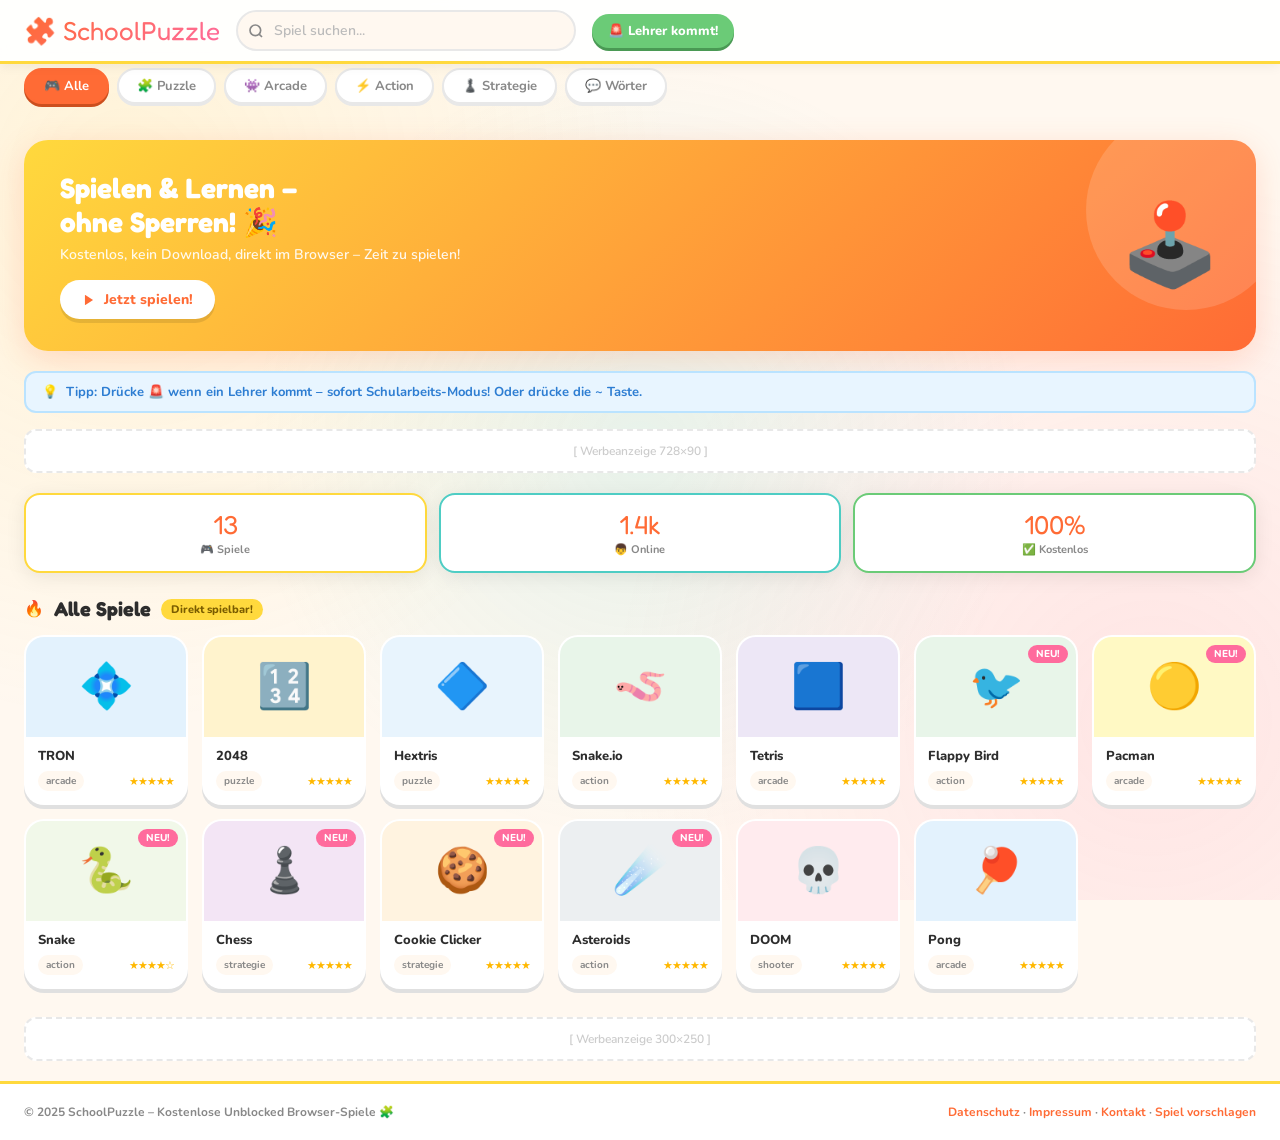
==== index.html @ f5c83f99 "Update index.html" ====
<!DOCTYPE html>
<html lang="de">
<head>
  <meta charset="UTF-8">
  <meta name="viewport" content="width=device-width, initial-scale=1.0">
  <title>SchoolPuzzle – Kostenlose Unblocked Browser-Spiele</title>
  <meta name="description" content="SchoolPuzzle – Spiele die besten kostenlosen Browser-Spiele direkt in der Schule! Kein Download, keine Installation.">
  <meta name="keywords" content="unblocked games, school games, browser games, kostenlos, puzzle, arcade, 2048, hextris, tetris, pacman, flappy bird, snake">
  <link rel="preconnect" href="https://fonts.googleapis.com">
  <link href="https://fonts.googleapis.com/css2?family=Nunito:wght@400;600;700;800;900&family=Fredoka+One&display=swap" rel="stylesheet">
  <style>
    :root {
      --yellow:#FFD93D; --orange:#FF6B35; --pink:#FF6B9D;
      --blue:#4ECDC4; --purple:#A855F7; --green:#6BCB77;
      --bg:#FFF8F0; --bg2:#FFFFFF; --text:#2D2D2D; --muted:#888;
      --radius:16px; --shadow:0 4px 20px rgba(0,0,0,0.08);
    }
    *,*::before,*::after{box-sizing:border-box;margin:0;padding:0;}
    body{font-family:'Nunito',sans-serif;background:var(--bg);color:var(--text);min-height:100vh;overflow-x:hidden;}
    body::before{content:'';position:fixed;inset:0;background-image:radial-gradient(circle at 10% 20%,#FFD93D22 0%,transparent 40%),radial-gradient(circle at 90% 80%,#FF6B9D22 0%,transparent 40%),radial-gradient(circle at 50% 50%,#4ECDC422 0%,transparent 50%);pointer-events:none;z-index:0;}

    header{position:sticky;top:0;z-index:100;background:rgba(255,255,255,0.92);backdrop-filter:blur(12px);border-bottom:3px solid var(--yellow);padding:0 24px;height:64px;display:flex;align-items:center;gap:16px;box-shadow:0 2px 12px rgba(0,0,0,0.06);}
    .logo{font-family:'Fredoka One',cursive;font-size:26px;text-decoration:none;background:linear-gradient(135deg,var(--orange),var(--pink));-webkit-background-clip:text;-webkit-text-fill-color:transparent;background-clip:text;white-space:nowrap;}
    .search-wrap{flex:1;max-width:340px;position:relative;}
    .search-wrap svg{position:absolute;left:12px;top:50%;transform:translateY(-50%);width:16px;height:16px;stroke:var(--muted);fill:none;stroke-width:2.5;}
    #search{width:100%;background:var(--bg);border:2.5px solid #E8E8E8;border-radius:40px;padding:9px 14px 9px 36px;color:var(--text);font-family:'Nunito',sans-serif;font-size:14px;font-weight:600;outline:none;transition:border-color 0.2s,box-shadow 0.2s;}
    #search:focus{border-color:var(--orange);box-shadow:0 0 0 3px #FF6B3522;}
    #search::placeholder{color:#bbb;}
    .panic-btn{display:flex;align-items:center;gap:6px;background:var(--green);color:#fff;border:none;border-radius:40px;padding:8px 16px;font-family:'Nunito',sans-serif;font-size:13px;font-weight:800;cursor:pointer;transition:transform 0.15s,box-shadow 0.15s;white-space:nowrap;box-shadow:0 3px 0 #4a9954;}
    .panic-btn:hover{transform:translateY(-2px);box-shadow:0 5px 0 #4a9954;}

    #panic-screen{display:none;position:fixed;inset:0;background:#fff;z-index:9999;padding:40px;font-family:'Times New Roman',serif;}
    #panic-screen.show{display:block;}
    .panic-title{font-size:28px;font-weight:bold;margin-bottom:20px;}
    .panic-text{font-size:16px;line-height:2;color:#333;}
    .panic-hint{position:fixed;bottom:20px;right:20px;font-size:12px;color:#ccc;font-family:sans-serif;}

    .hero{position:relative;z-index:1;margin:20px 24px;background:linear-gradient(135deg,#FFD93D,#FF6B35);border-radius:24px;padding:32px 36px;display:flex;align-items:center;justify-content:space-between;gap:20px;box-shadow:0 8px 32px #FF6B3533;overflow:hidden;}
    .hero::after{content:'';position:absolute;top:-30px;right:-30px;width:200px;height:200px;background:rgba(255,255,255,0.15);border-radius:50%;}
    .hero-text h1{font-family:'Fredoka One',cursive;font-size:28px;color:#fff;margin-bottom:6px;line-height:1.2;}
    .hero-text p{font-size:14px;color:rgba(255,255,255,0.9);margin-bottom:16px;font-weight:600;}
    .hero-btn{display:inline-flex;align-items:center;gap:8px;background:#fff;color:var(--orange);border:none;border-radius:40px;padding:10px 22px;font-family:'Nunito',sans-serif;font-size:14px;font-weight:800;cursor:pointer;box-shadow:0 4px 0 rgba(0,0,0,0.1);transition:transform 0.15s,box-shadow 0.15s;}
    .hero-btn:hover{transform:translateY(-2px);box-shadow:0 6px 0 rgba(0,0,0,0.1);}
    .hero-emoji{font-size:80px;line-height:1;flex-shrink:0;z-index:1;}

    .tip-bar{position:relative;z-index:1;margin:0 24px 16px;background:#E8F5FF;border:2px solid #BAE3FF;border-radius:12px;padding:10px 16px;font-size:13px;font-weight:700;color:#2D7DD2;display:flex;align-items:center;gap:8px;}

    .nav-pills{position:relative;z-index:1;display:flex;gap:8px;padding:4px 24px 16px;overflow-x:auto;scrollbar-width:none;}
    .nav-pills::-webkit-scrollbar{display:none;}
    .pill{background:#fff;border:2.5px solid #E8E8E8;border-radius:40px;padding:7px 18px;font-size:13px;font-family:'Nunito',sans-serif;font-weight:700;color:var(--muted);white-space:nowrap;cursor:pointer;transition:all 0.15s;box-shadow:0 2px 0 #E8E8E8;}
    .pill:hover{border-color:var(--orange);color:var(--orange);}
    .pill.active{background:var(--orange);border-color:var(--orange);color:#fff;box-shadow:0 3px 0 #cc4f1e;}

    .ad-slot{position:relative;z-index:1;margin:0 24px 20px;background:#fff;border:2px dashed #E8E8E8;border-radius:12px;padding:12px 16px;text-align:center;font-size:12px;font-weight:600;color:#ccc;}

    .stats-bar{position:relative;z-index:1;display:grid;grid-template-columns:repeat(3,1fr);gap:12px;margin:0 24px 20px;}
    .stat-card{background:#fff;border-radius:var(--radius);padding:14px;text-align:center;box-shadow:var(--shadow);border:2px solid transparent;}
    .stat-card:nth-child(1){border-color:#FFD93D;}
    .stat-card:nth-child(2){border-color:#4ECDC4;}
    .stat-card:nth-child(3){border-color:#6BCB77;}
    .stat-num{font-family:'Fredoka One',cursive;font-size:26px;color:var(--orange);}
    .stat-label{font-size:11px;font-weight:700;color:var(--muted);margin-top:2px;}

    .section-header{position:relative;z-index:1;display:flex;align-items:center;gap:10px;padding:4px 24px 14px;}
    .section-header h2{font-family:'Fredoka One',cursive;font-size:20px;color:var(--text);}
    .section-badge{background:var(--yellow);color:#7a5c00;font-size:11px;font-weight:800;padding:3px 10px;border-radius:40px;}

    .games-grid{position:relative;z-index:1;display:grid;grid-template-columns:repeat(auto-fill,minmax(150px,1fr));gap:14px;padding:0 24px 28px;}
    .game-card{background:#fff;border-radius:20px;overflow:hidden;cursor:pointer;box-shadow:0 4px 0 #E0E0E0;border:2.5px solid transparent;transition:transform 0.18s,box-shadow 0.18s,border-color 0.18s;}
    .game-card:hover{transform:translateY(-5px);box-shadow:0 8px 0 #E0E0E0;border-color:var(--orange);}
    .game-thumb{width:100%;height:100px;display:flex;align-items:center;justify-content:center;font-size:44px;position:relative;}
    .thumb-overlay{position:absolute;inset:0;background:rgba(255,107,53,0.15);display:flex;align-items:center;justify-content:center;opacity:0;transition:opacity 0.15s;}
    .game-card:hover .thumb-overlay{opacity:1;}
    .play-circle{width:40px;height:40px;background:var(--orange);border-radius:50%;display:flex;align-items:center;justify-content:center;box-shadow:0 3px 12px #FF6B3566;}
    .play-circle svg{width:16px;height:16px;fill:#fff;}
    .game-body{padding:10px 12px 12px;}
    .game-name{font-size:13px;font-weight:800;margin-bottom:6px;white-space:nowrap;overflow:hidden;text-overflow:ellipsis;}
    .game-footer{display:flex;align-items:center;justify-content:space-between;}
    .game-tag{font-size:10px;font-weight:700;padding:3px 8px;border-radius:40px;background:var(--bg);color:var(--muted);}
    .stars{font-size:11px;color:#FFB800;letter-spacing:-1px;}
    .new-badge{position:absolute;top:8px;right:8px;background:var(--pink);color:#fff;font-size:10px;font-weight:800;padding:2px 8px;border-radius:40px;font-family:'Nunito',sans-serif;}

    #modal{display:none;position:fixed;inset:0;background:rgba(0,0,0,0.6);z-index:200;align-items:center;justify-content:center;padding:20px;}
    #modal.open{display:flex;}
    .modal-box{background:#fff;border-radius:24px;width:100%;max-width:820px;overflow:hidden;animation:modalIn 0.2s ease;box-shadow:0 20px 60px rgba(0,0,0,0.2);}
    @keyframes modalIn{from{opacity:0;transform:scale(0.95) translateY(10px);}to{opacity:1;transform:scale(1) translateY(0);}}
    .modal-header{padding:14px 20px;display:flex;align-items:center;justify-content:space-between;background:linear-gradient(135deg,var(--yellow),var(--orange));}
    .modal-title{font-family:'Fredoka One',cursive;font-size:20px;color:#fff;display:flex;align-items:center;gap:10px;}
    .modal-controls{display:flex;gap:8px;align-items:center;}
    .modal-btn{background:rgba(255,255,255,0.25);border:2px solid rgba(255,255,255,0.4);border-radius:10px;color:#fff;padding:6px 12px;cursor:pointer;font-size:12px;font-weight:800;font-family:'Nunito',sans-serif;transition:background 0.15s;}
    .modal-btn:hover{background:rgba(255,255,255,0.4);}
    #game-frame{width:100%;height:500px;border:none;display:block;background:#f5f5f5;}
    .modal-footer{padding:10px 20px;display:flex;align-items:center;justify-content:space-between;background:var(--bg);border-top:2px solid #F0F0F0;}
    .modal-desc{font-size:13px;font-weight:600;color:var(--muted);}
    .license-badge{background:#E8F5E9;color:#2E7D32;padding:4px 12px;border-radius:40px;font-size:12px;font-weight:800;}

    .no-results{grid-column:1/-1;text-align:center;padding:40px;color:var(--muted);font-size:15px;font-weight:700;}

    footer{position:relative;z-index:1;border-top:3px solid var(--yellow);background:#fff;padding:20px 24px;display:flex;align-items:center;justify-content:space-between;font-size:12px;font-weight:700;color:var(--muted);flex-wrap:wrap;gap:8px;}
    footer a{color:var(--orange);text-decoration:none;}
    footer a:hover{text-decoration:underline;}

    @media(max-width:600px){
      header{padding:0 14px;gap:10px;}
      .hero{padding:22px 20px;margin:14px;}
      .hero-emoji{display:none;}
      .games-grid{padding:0 14px 20px;}
      .section-header{padding:4px 14px 12px;}
      .nav-pills{padding:4px 14px 14px;}
      .stats-bar,.ad-slot,.tip-bar{margin-left:14px;margin-right:14px;}
      #game-frame{height:360px;}
    }
  </style>
</head>
<body>

<!-- PANIC SCREEN -->
<div id="panic-screen">
  <div class="panic-title">Kapitel 4: Ökosysteme und Biodiversität</div>
  <div class="panic-text">
    Ein Ökosystem ist eine Gemeinschaft lebender Organismen in Verbindung mit den nicht lebenden Komponenten ihrer Umgebung, die als System interagieren.<br><br>
    <strong>Lernziele:</strong><br>
    – Definition und Merkmale von Ökosystemen<br>
    – Biotische und abiotische Faktoren<br>
    – Nahrungsketten und Nahrungsnetze<br>
    – Energiefluss im Ökosystem<br>
    – Biodiversität und ihre Bedeutung<br><br>
    <strong>Aufgabe 1:</strong> Beschreibe drei biotische und drei abiotische Faktoren eines Waldökosystems.<br><br>
    <strong>Aufgabe 2:</strong> Zeichne eine Nahrungskette mit mindestens vier Gliedern.<br><br>
    Die Biodiversität bezeichnet die Vielfalt des Lebens auf der Erde. Sie umfasst die genetische Vielfalt innerhalb von Arten, die Artenvielfalt und die Vielfalt der Ökosysteme...
  </div>
  <div class="panic-hint">Drücke ESC zum Zurückkehren</div>
</div>

<header>
  <a href="index.html" class="logo">🧩 SchoolPuzzle</a>
  <div class="search-wrap">
    <svg viewBox="0 0 24 24"><circle cx="11" cy="11" r="8"/><path d="m21 21-4.35-4.35"/></svg>
    <input type="text" id="search" placeholder="Spiel suchen..." oninput="filterBySearch()">
  </div>
  <button class="panic-btn" onclick="activatePanic()">🚨 Lehrer kommt!</button>
</header>

<nav class="nav-pills">
  <button class="pill active" onclick="setCategory('all',this)">🎮 Alle</button>
  <button class="pill" onclick="setCategory('puzzle',this)">🧩 Puzzle</button>
  <button class="pill" onclick="setCategory('arcade',this)">👾 Arcade</button>
  <button class="pill" onclick="setCategory('action',this)">⚡ Action</button>
  <button class="pill" onclick="setCategory('strategie',this)">♟️ Strategie</button>
  <button class="pill" onclick="setCategory('wörter',this)">💬 Wörter</button>
</nav>

<div class="hero">
  <div class="hero-text">
    <h1>Spielen & Lernen –<br>ohne Sperren! 🎉</h1>
    <p>Kostenlos, kein Download, direkt im Browser – Zeit zu spielen!</p>
    <button class="hero-btn" onclick="document.getElementById('main-grid').scrollIntoView({behavior:'smooth'})">
      <svg width="14" height="14" viewBox="0 0 24 24" fill="currentColor"><polygon points="5,3 19,12 5,21"/></svg>
      Jetzt spielen!
    </button>
  </div>
  <div class="hero-emoji">🕹️</div>
</div>

<div class="tip-bar">
  💡 <span><strong>Tipp:</strong> Drücke 🚨 wenn ein Lehrer kommt – sofort Schularbeits-Modus! Oder drücke die <strong>~</strong> Taste.</span>
</div>

<div class="ad-slot">
  <!-- Google AdSense: <script async src="https://pagead2.googlesyndication.com/pagead/js/adsbygoogle.js?client=ca-pub-XXXXXXXX" crossorigin="anonymous"></script> -->
  [ Werbeanzeige 728×90 ]
</div>

<div class="stats-bar">
  <div class="stat-card"><div class="stat-num" id="game-count">7</div><div class="stat-label">🎮 Spiele</div></div>
  <div class="stat-card"><div class="stat-num" id="players-stat">1.4k</div><div class="stat-label">👦 Online</div></div>
  <div class="stat-card"><div class="stat-num">100%</div><div class="stat-label">✅ Kostenlos</div></div>
</div>

<div class="section-header">
  <span>🔥</span><h2>Alle Spiele</h2><span class="section-badge">Direkt spielbar!</span>
</div>
<div class="games-grid" id="main-grid"></div>

<div class="ad-slot">
  <!-- Google AdSense 300x250 hier einfügen -->
  [ Werbeanzeige 300×250 ]
</div>

<footer>
  <span>© 2025 SchoolPuzzle – Kostenlose Unblocked Browser-Spiele 🧩</span>
  <span><a href="#">Datenschutz</a> · <a href="#">Impressum</a> · <a href="#">Kontakt</a> · <a href="#">Spiel vorschlagen</a></span>
</footer>

<div id="modal">
  <div class="modal-box">
    <div class="modal-header">
      <div class="modal-title"><span id="modal-icon"></span><span id="modal-name"></span></div>
      <div class="modal-controls">
        <button class="modal-btn" onclick="goFullscreen()">⛶ Vollbild</button>
        <button class="modal-btn" onclick="closeModal()">✕ Schließen</button>
      </div>
    </div>
    <iframe id="game-frame" allowfullscreen allow="fullscreen; autoplay"></iframe>
    <div class="modal-footer">
      <span class="modal-desc" id="modal-desc"></span>
      <span class="license-badge">✓ Open Source</span>
    </div>
  </div>
</div>

<script>
const GAMES = [
  // Bestehende Spiele
{
  name: 'TRON',
  icon: '💠',
  cat: 'arcade',
  stars: 5,
  isNew: false,
  color: '#E3F2FD',
  desc: 'Steuere dein Lichtschiff, ziehe Spuren und blockiere deine Gegner!',
  url: 'tron/index.html'
},
  {
    name: '2048',
    icon: '🔢', cat: 'puzzle', stars: 5, isNew: false,
    color: '#FFF3CD',
    desc: 'Kombiniere Zahlen bis du 2048 erreichst – super süchtig machend!',
    url: '2048/index.html'
  },
  {
    name: 'Hextris',
    icon: '🔷', cat: 'puzzle', stars: 5, isNew: false,
    color: '#E8F4FD',
    desc: 'Schnelles Puzzle-Spiel auf einem Hexagon – wer schafft den Highscore?',
    url: 'hextris/index.html'
  },
  {
  name: 'Snake.io',
  icon: '🪱',
  cat: 'action',
  stars: 5,
  isNew: false,
  color: '#E8F5E9',
  desc: 'Werde zum größten Wurm in der Arena und verschlinge alle Gegner!',
  url: 'https://snake.io'
},
  {
    name: 'Tetris',
    icon: '🟦', cat: 'arcade', stars: 5, isNew: false,
    color: '#EDE7F6',
    desc: 'Das klassische Tetris – Blöcke stapeln und Reihen löschen!',
    url: 'tetris/index.html'
  },
  // Neue Spiele
  {
    name: 'Flappy Bird',
    icon: '🐦', cat: 'action', stars: 5, isNew: true,
    color: '#E8F5E9',
    desc: 'Fliege durch Hindernisse – einfach zu lernen, schwer zu meistern!',
    url: 'flappybird/index.html'
  },
  {
    name: 'Pacman',
    icon: '🟡', cat: 'arcade', stars: 5, isNew: true,
    color: '#FFF9C4',
    desc: 'Friss alle Punkte, weiche den Geistern aus – der Klassiker!',
    url: 'pacman/index.htm'
  },
  {
    name: 'Snake',
    icon: '🐍', cat: 'action', stars: 4, isNew: true,
    color: '#F1F8E9',
    desc: 'Lass die Schlange wachsen ohne dich selbst zu treffen!',
    url: 'snake/index.html'
  },
  {
    name: 'Chess',
    icon: '♟️', cat: 'strategie', stars: 5, isNew: true,
    color: '#F3E5F5',
    desc: 'Schach gegen eine starke KI – fordere dein Denkvermögen heraus!',
    url: 'https://lichess.org/training'
  },
  {
  name: 'Cookie Clicker',
  icon: '🍪',
  cat: 'strategie',
  stars: 5,
  isNew: true,
  color: '#FFF3E0',
  desc: 'Klicke Cookies und baue dein Imperium auf.',
  url: 'cookieclicker/index.html'
},
  {
  name: 'Asteroids',
  icon: '☄️',
  cat: 'action',
  stars: 5,
  isNew: true,
  color: '#ECEFF1',
  desc: 'Weiche Asteroiden aus und schieße sie ab.',
  url: 'asteroids/index.html'
},
  {
  name: 'DOOM',
  icon: '💀',
  cat: 'shooter',
  stars: 5,
  isNew: false,
  color: '#FFEBEE',
  desc: 'Kämpfe dich durch Horden von Dämonen und überlebe die Hölle!',
  url: 'doom/index.html'
},
  {
  name: 'Pong',
  icon: '🏓',
  cat: 'arcade',
  stars: 5,
  isNew: false,
  color: '#E3F2FD',
  desc: 'Das klassische Duell: Halte den Ball im Spiel und besiege deinen Gegner!',
  url: 'pong/index.html'
},
];

let currentCategory = 'all';

function starsHtml(n){ return '★'.repeat(n) + '☆'.repeat(5-n); }

function renderGrid(games) {
  const grid = document.getElementById('main-grid');
  document.getElementById('game-count').textContent = GAMES.length;
  if (!games.length) {
    grid.innerHTML = '<div class="no-results">😅 Kein Spiel gefunden – versuch einen anderen Begriff!</div>';
    return;
  }
  grid.innerHTML = games.map(g => `
    <div class="game-card" onclick='openGame(${JSON.stringify(g).replace(/'/g,"&#39;")})'>
      <div class="game-thumb" style="background:${g.color}">
        <span>${g.icon}</span>
        ${g.isNew ? '<span class="new-badge">NEU!</span>' : ''}
        <div class="thumb-overlay">
          <div class="play-circle"><svg viewBox="0 0 24 24"><polygon points="5,3 19,12 5,21"/></svg></div>
        </div>
      </div>
      <div class="game-body">
        <div class="game-name">${g.name}</div>
        <div class="game-footer">
          <span class="game-tag">${g.cat}</span>
          <span class="stars">${starsHtml(g.stars)}</span>
        </div>
      </div>
    </div>`).join('');
}

function setCategory(cat, el) {
  currentCategory = cat;
  document.querySelectorAll('.pill').forEach(p => p.classList.remove('active'));
  el.classList.add('active');
  document.getElementById('search').value = '';
  renderGrid(cat === 'all' ? GAMES : GAMES.filter(g => g.cat === cat));
}

function filterBySearch() {
  const q = document.getElementById('search').value.toLowerCase();
  renderGrid(q
    ? GAMES.filter(g => g.name.toLowerCase().includes(q) || g.cat.toLowerCase().includes(q) || g.desc.toLowerCase().includes(q))
    : (currentCategory === 'all' ? GAMES : GAMES.filter(g => g.cat === currentCategory)));
}

function openGame(g) {
  document.getElementById('modal-icon').textContent = g.icon;
  document.getElementById('modal-name').textContent = g.name;
  document.getElementById('modal-desc').textContent = g.desc;
  document.getElementById('game-frame').src = g.url;
  document.getElementById('modal').classList.add('open');
  document.body.style.overflow = 'hidden';
}

function closeModal() {
  document.getElementById('modal').classList.remove('open');
  document.getElementById('game-frame').src = '';
  document.body.style.overflow = '';
}

function goFullscreen() {
  const f = document.getElementById('game-frame');
  if (f.requestFullscreen) f.requestFullscreen();
  else if (f.webkitRequestFullscreen) f.webkitRequestFullscreen();
}

function activatePanic() {
  document.getElementById('panic-screen').classList.add('show');
}

document.addEventListener('keydown', e => {
  if (e.key === 'Escape') {
    document.getElementById('panic-screen').classList.remove('show');
    closeModal();
  }
  if (e.key === '`' || e.key === '~') activatePanic();
});

document.getElementById('modal').addEventListener('click', function(e) {
  if (e.target === this) closeModal();
});

setInterval(() => {
  const c = 900 + Math.floor(Math.random() * 600);
  document.getElementById('players-stat').textContent = (c/1000).toFixed(1) + 'k';
}, 8000);

renderGrid(GAMES);
</script>
</body>
</html>
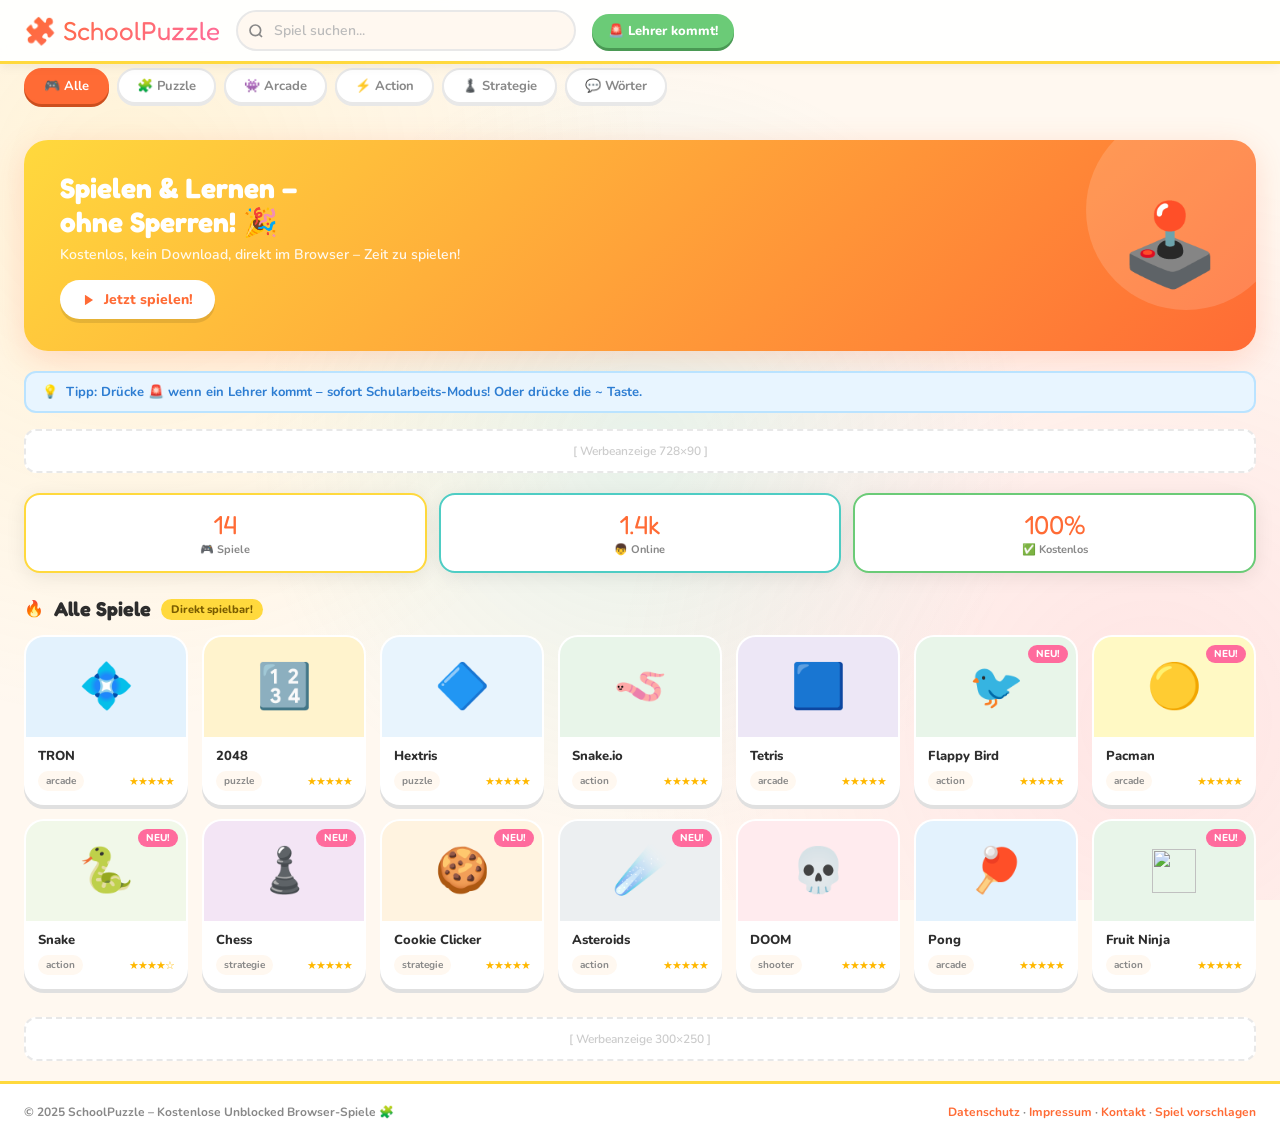
==== commit c09964f2: "Update index.html" ====
--- a/index.html
+++ b/index.html
@@ -322,6 +322,16 @@
   desc: 'Das klassische Duell: Halte den Ball im Spiel und besiege deinen Gegner!',
   url: 'pong/index.html'
 },
+  {
+  name: 'Fruit Ninja',
+  icon: 'icons/ninja.png',
+  cat: 'action',
+  stars: 5,
+  isNew: true,
+  color: '#E8F5E9',
+  desc: 'Slice die Früchte und vermeide Bomben!',
+  url: 'https://verma-anushka.github.io/Fruit-Ninja/'
+},
 ];
 
 let currentCategory = 'all';
@@ -338,7 +348,10 @@
   grid.innerHTML = games.map(g => `
     <div class="game-card" onclick='openGame(${JSON.stringify(g).replace(/'/g,"&#39;")})'>
       <div class="game-thumb" style="background:${g.color}">
-        <span>${g.icon}</span>
+        ${g.icon.includes('.png') || g.icon.includes('.jpg') || g.icon.includes('.svg')
+  ? `<img src="${g.icon}" style="width:44px;height:44px;object-fit:contain;">`
+  : `<span>${g.icon}</span>`
+}
         ${g.isNew ? '<span class="new-badge">NEU!</span>' : ''}
         <div class="thumb-overlay">
           <div class="play-circle"><svg viewBox="0 0 24 24"><polygon points="5,3 19,12 5,21"/></svg></div>
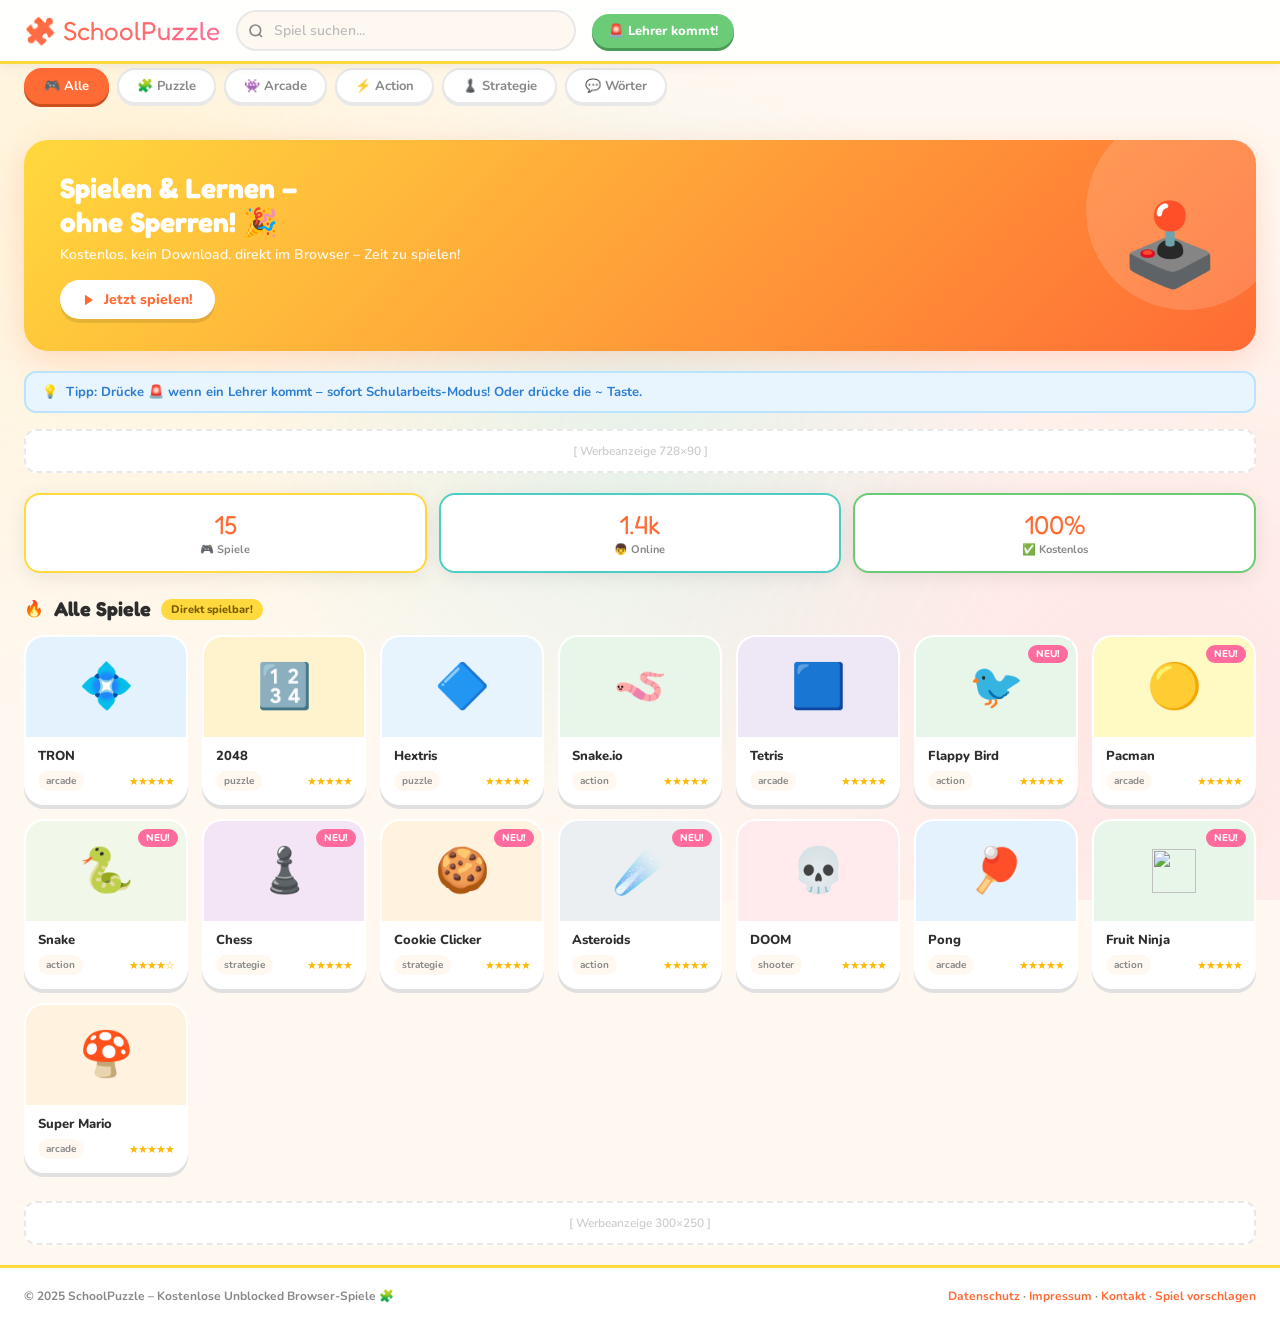
==== commit ae4a3fdf: "Update index.html" ====
--- a/index.html
+++ b/index.html
@@ -324,13 +324,23 @@
 },
   {
   name: 'Fruit Ninja',
-  icon: 'icons/ninja.png',
+  icon: 'images/ninja.png',
   cat: 'action',
   stars: 5,
   isNew: true,
   color: '#E8F5E9',
   desc: 'Slice die Früchte und vermeide Bomben!',
   url: 'https://verma-anushka.github.io/Fruit-Ninja/'
+},
+  {
+  name: 'Super Mario',
+  icon: '🍄',
+  cat: 'arcade',
+  stars: 5,
+  isNew: false,
+  color: '#FFF3E0',
+  desc: 'Springe durch Level, sammle Coins und rette die Prinzessin!',
+  url: 'mario/index.html'
 },
 ];
 
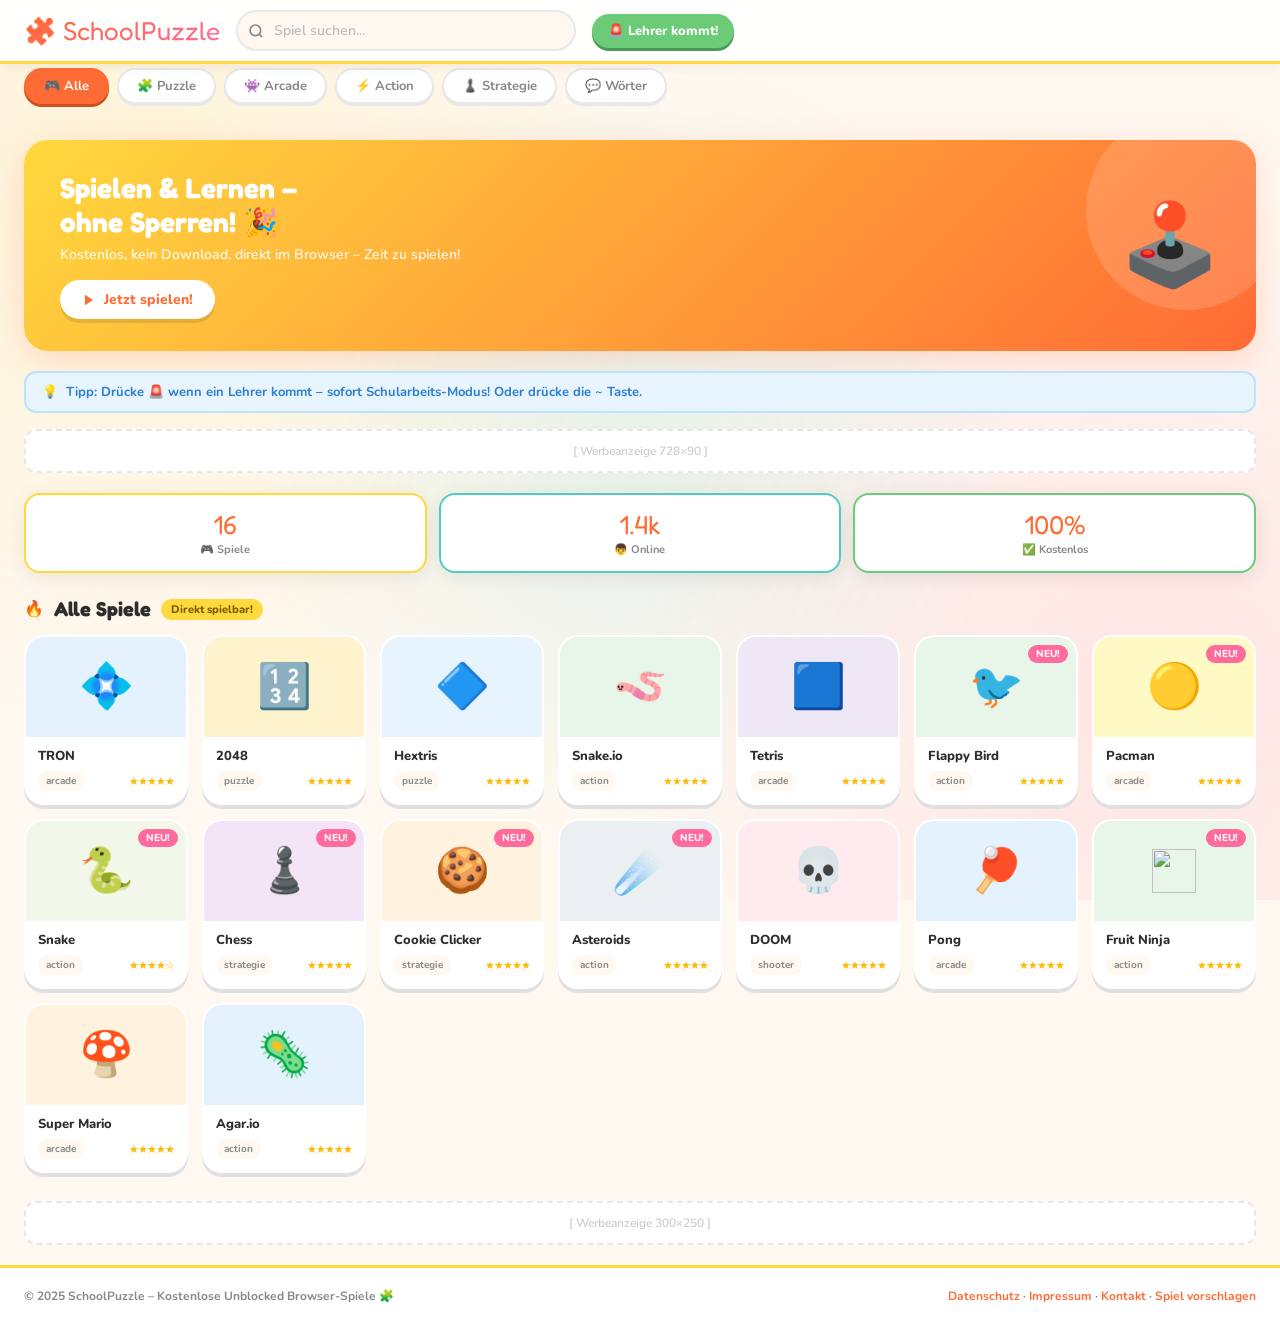
==== commit ce769ebd: "Update index.html" ====
--- a/index.html
+++ b/index.html
@@ -342,6 +342,17 @@
   desc: 'Springe durch Level, sammle Coins und rette die Prinzessin!',
   url: 'mario/index.html'
 },
+  {
+  name: 'Agar.io',
+  icon: '🦠',
+  cat: 'action',
+  stars: 5,
+  isNew: false,
+  color: '#E3F2FD',
+  desc: 'Fresse kleinere Zellen und wachse!',
+  url: 'https://agar.io',
+  external: true
+},
 ];
 
 let currentCategory = 'all';
@@ -376,6 +387,15 @@
       </div>
     </div>`).join('');
 }
+  function openGame(g) {
+  if (g.external) {
+    window.open(g.url, '_blank');
+    return;
+  }
+
+  document.getElementById('game-frame').src = g.url;
+  document.getElementById('modal').classList.add('open');
+}
 
 function setCategory(cat, el) {
   currentCategory = cat;
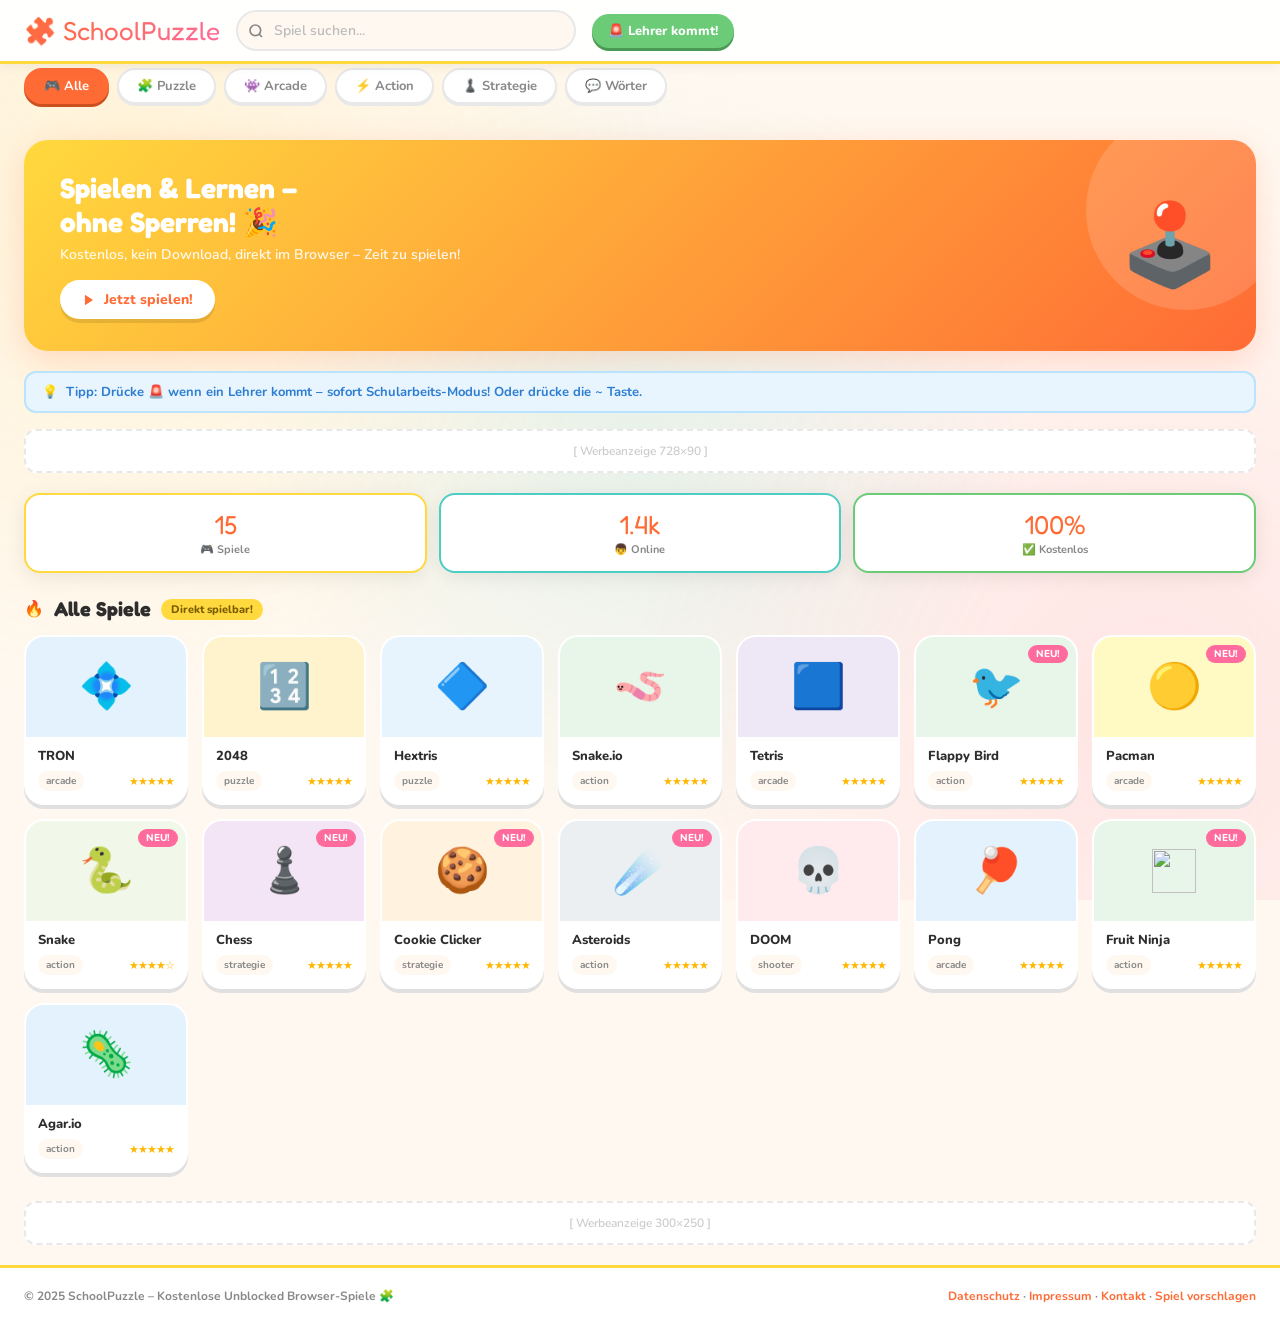
==== commit 6a77e496: "Update index.html" ====
--- a/index.html
+++ b/index.html
@@ -332,24 +332,14 @@
   desc: 'Slice die Früchte und vermeide Bomben!',
   url: 'https://verma-anushka.github.io/Fruit-Ninja/'
 },
-  {
-  name: 'Super Mario',
-  icon: '🍄',
-  cat: 'arcade',
-  stars: 5,
-  isNew: false,
-  color: '#FFF3E0',
-  desc: 'Springe durch Level, sammle Coins und rette die Prinzessin!',
-  url: 'mario/index.html'
-},
-  {
+{
   name: 'Agar.io',
   icon: '🦠',
   cat: 'action',
   stars: 5,
   isNew: false,
   color: '#E3F2FD',
-  desc: 'Fresse kleinere Zellen und wachse!',
+  desc: 'Fresse kleinere Zellen und werde die größte Zelle!',
   url: 'https://agar.io',
   external: true
 },
@@ -393,8 +383,12 @@
     return;
   }
 
+  document.getElementById('modal-icon').textContent = g.icon;
+  document.getElementById('modal-name').textContent = g.name;
+  document.getElementById('modal-desc').textContent = g.desc;
   document.getElementById('game-frame').src = g.url;
   document.getElementById('modal').classList.add('open');
+  document.body.style.overflow = 'hidden';
 }
 
 function setCategory(cat, el) {
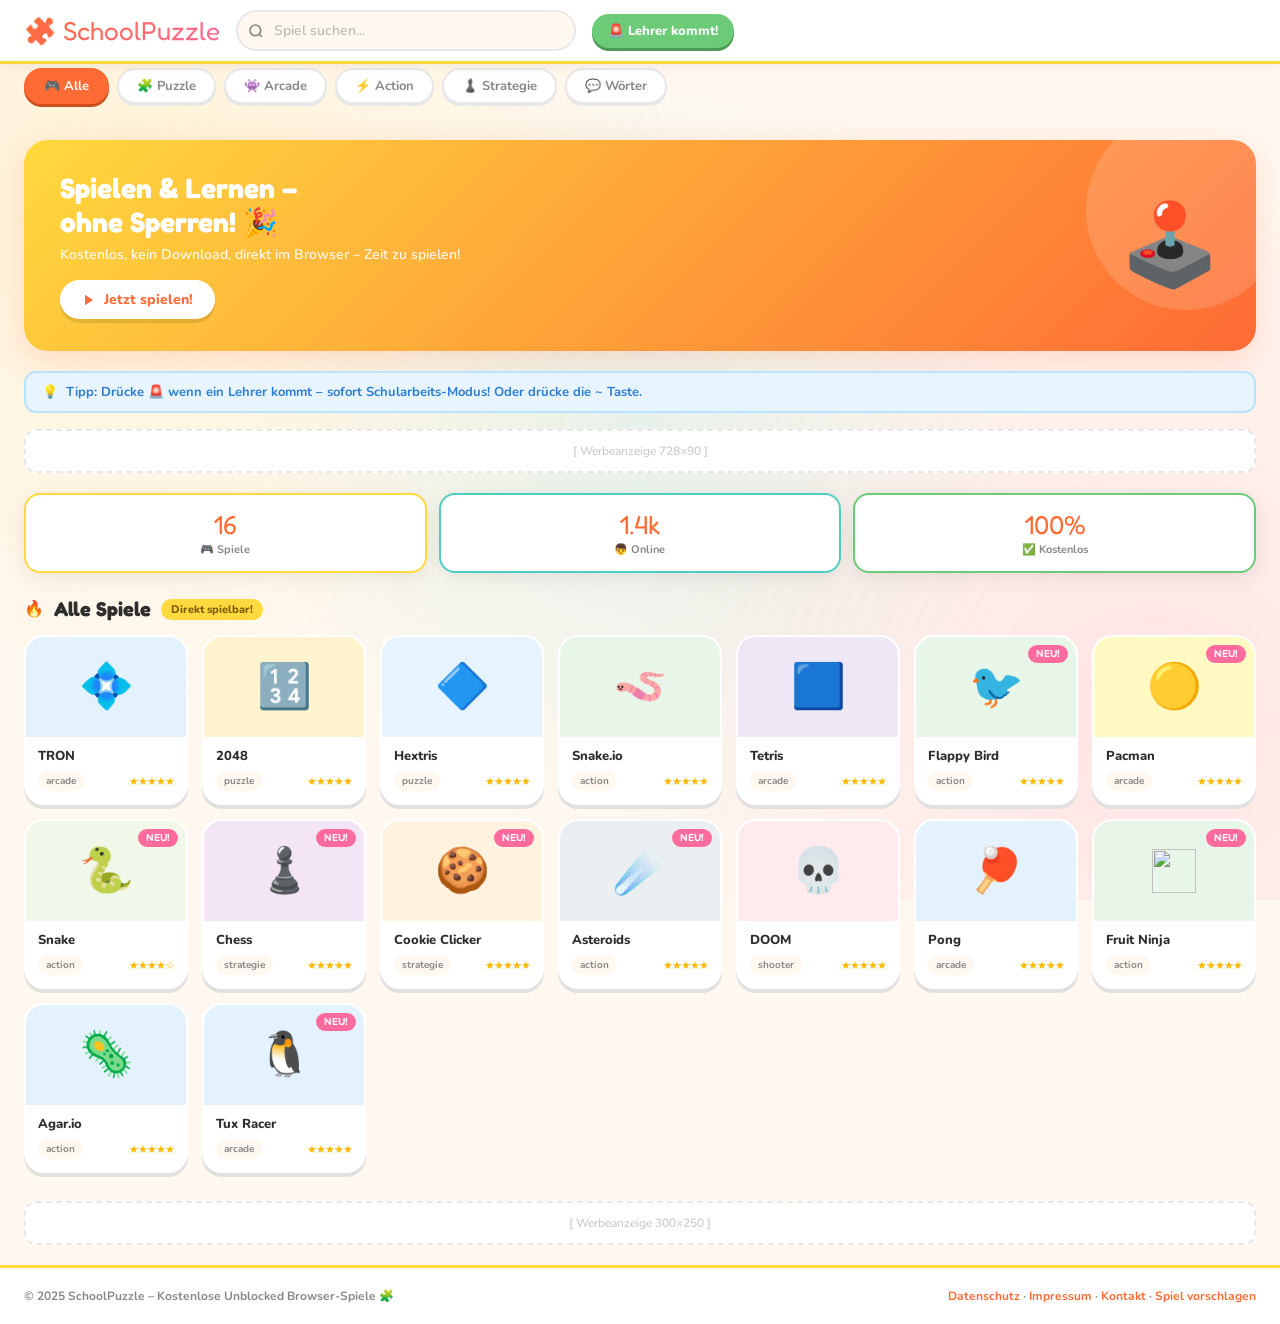
==== commit c3ac1f73: "Update index.html" ====
--- a/index.html
+++ b/index.html
@@ -343,6 +343,16 @@
   url: 'https://agar.io',
   external: true
 },
+  {
+  name: 'Tux Racer',
+  icon: '🐧',
+  cat: 'arcade',
+  stars: 5,
+  isNew: true,
+  color: '#E3F2FD',
+  desc: 'Rase als Pinguin Tux den verschneiten Berg hinunter und sammle Fische!',
+  url: 'tuxracer/index.html'
+},
 ];
 
 let currentCategory = 'all';
